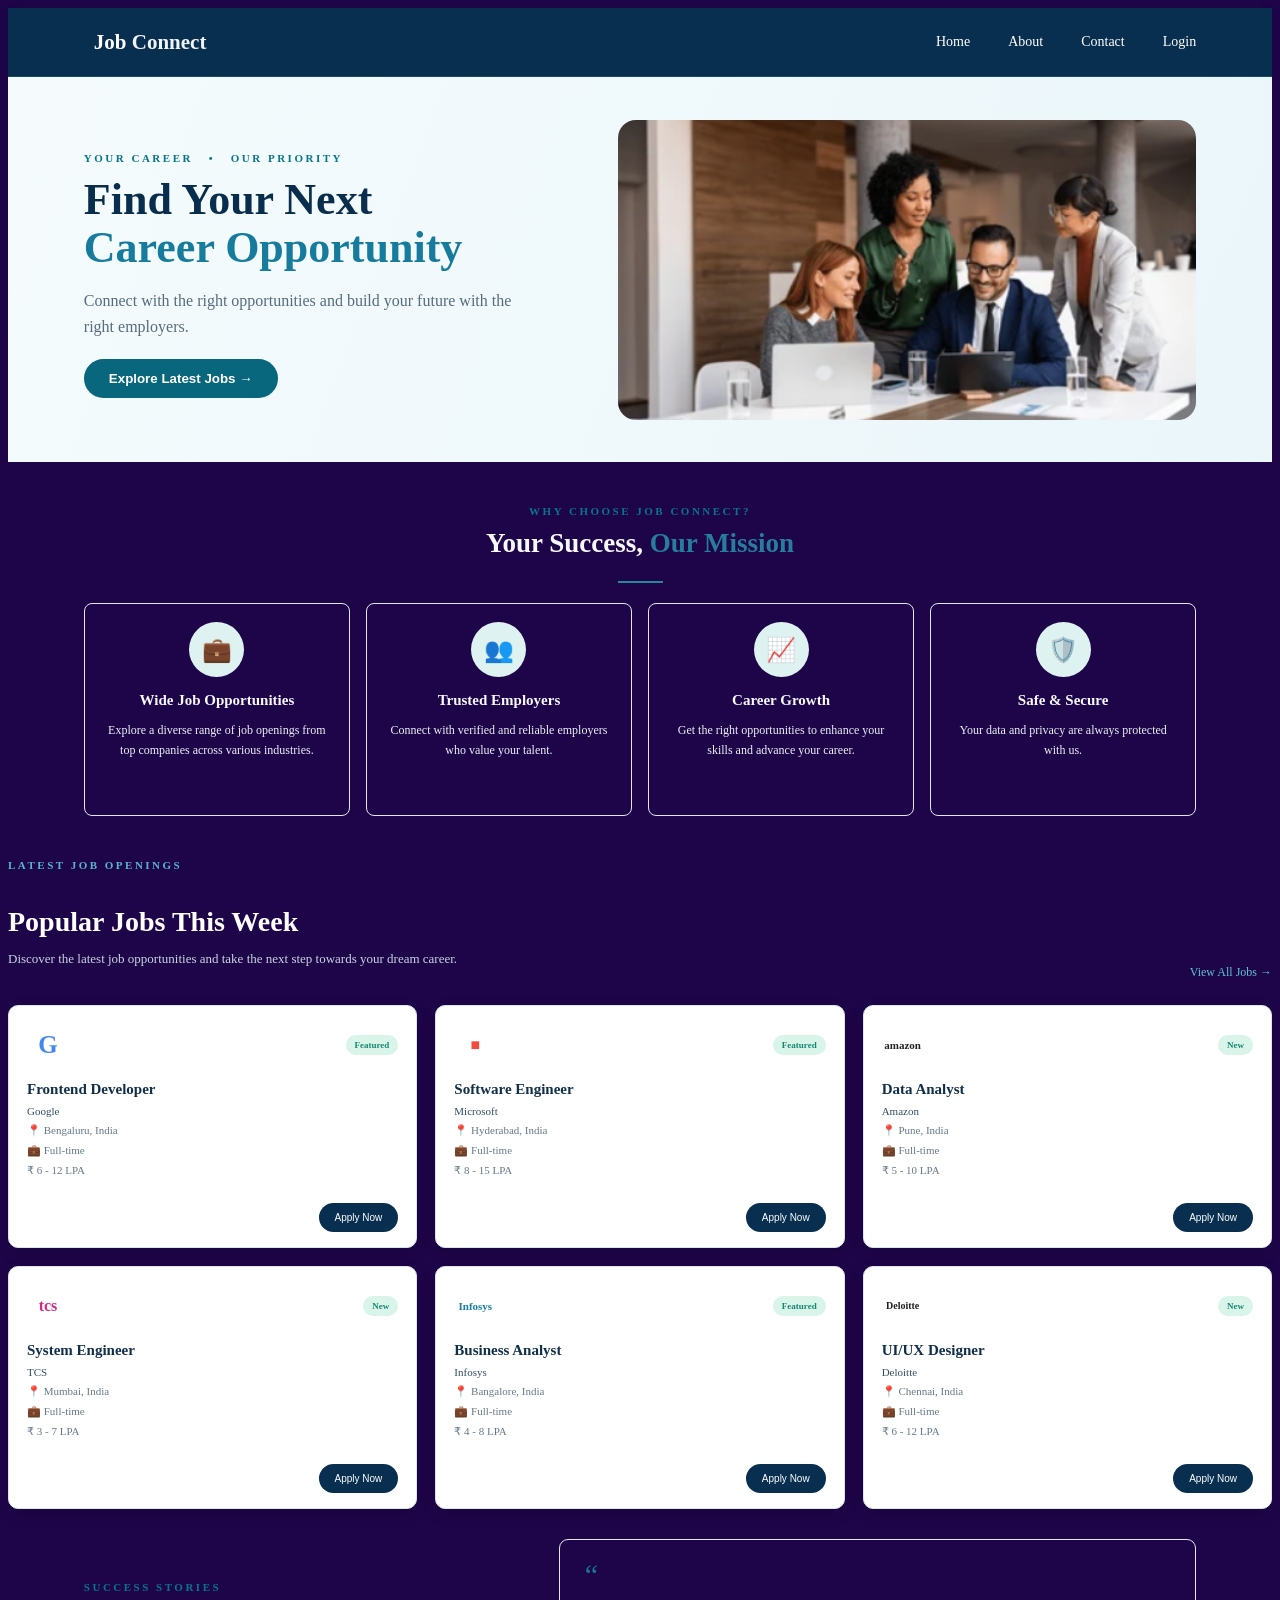
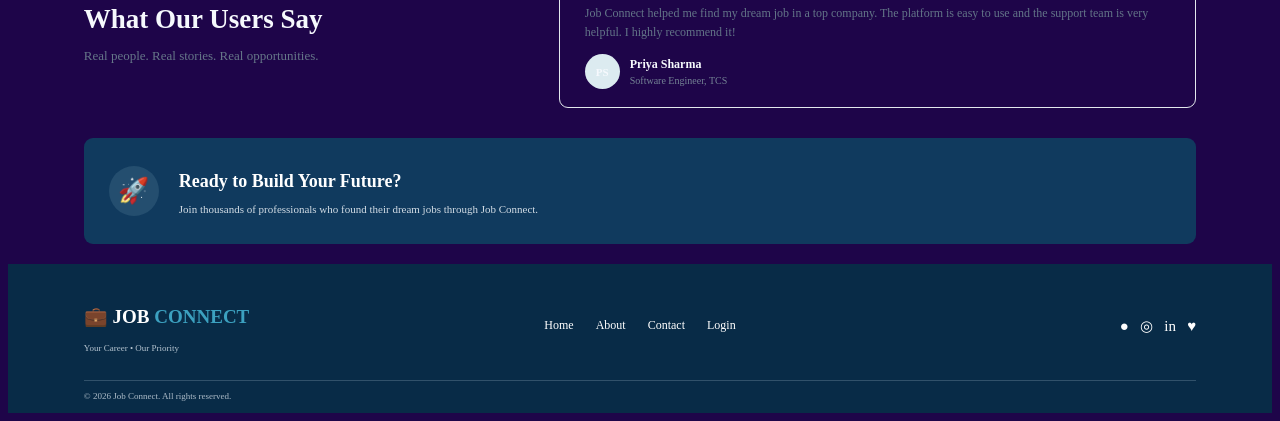
==== index.html @ e89bb88d "first commit" ====
<!DOCTYPE html>
<html lang="en">
<head>
    <meta charset="UTF-8">
    <meta name="viewport" content="width=device-width, initial-scale=1.0">

    <title>Job Connect</title>

    <link rel="stylesheet" href="css/index.css">
</head>

<body>

<!-- ================= NAVBAR ================= -->

<header class="navbar">

    <!-- Logo -->
    <div class="logo">
        <div class="logo-icon"></div>

        <div>
            <h2>Job <span>Connect</span></h2>
    
        </div>
    </div>


    <!-- Right Side Navigation -->
    <nav class="nav-menu">

        <a href="index.html" >Home</a>

        <a href="about.html">About</a>

        <a href="contact.html">Contact</a>

        <a href="login.html">Login</a>

    </nav>

</header>


<!-- ================= HERO ================= -->

<section class="hero">

    <div class="hero-content">

        <p class="small-title">
            YOUR CAREER &nbsp; • &nbsp; OUR PRIORITY
        </p>

        <h1>
            Find Your Next
            <span>Career Opportunity</span>
        </h1>

        <p class="description">
            Connect with the right opportunities and
            build your future with the right employers.
        </p>

        <button class="explore-btn" onclick="exploreJobs()">
            Explore Latest Jobs
            <span>→</span>
        </button>

    </div>


    <div class="hero-image">

        <img src="image/imge.jpeg.png" alt="Career Opportunity">

    </div>

</section>


<!-- ================= WHY CHOOSE ================= -->

<section class="why-section">

    <p class="section-small">
        WHY CHOOSE JOB CONNECT?
    </p>

    <h2>
        Your Success, <span>Our Mission</span>
    </h2>

    <div class="line"></div>


    <div class="features">

        <div class="feature-card">

            <div class="feature-icon">
                💼
            </div>

            <h3>Wide Job Opportunities</h3>

            <p>
                Explore a diverse range of job openings
                from top companies across various industries.
            </p>

        </div>


        <div class="feature-card">

            <div class="feature-icon">
                👥
            </div>

            <h3>Trusted Employers</h3>

            <p>
                Connect with verified and reliable employers
                who value your talent.
            </p>

        </div>


        <div class="feature-card">

            <div class="feature-icon">
                📈
            </div>

            <h3>Career Growth</h3>

            <p>
                Get the right opportunities to enhance
                your skills and advance your career.
            </p>

        </div>


        <div class="feature-card">

            <div class="feature-icon">
                🛡️
            </div>

            <h3>Safe & Secure</h3>

            <p>
                Your data and privacy are always
                protected with us.
            </p>

        </div>

    </div>

</section>


<!-- ================= JOBS ================= -->

<section class="jobs-section" id="jobs">

    <p class="section-small">
        LATEST JOB OPENINGS
    </p>

    <div class="jobs-heading">

        <div>
            <h2>Popular Jobs This Week</h2>

            <p>
                Discover the latest job opportunities and
                take the next step towards your dream career.
            </p>
        </div>

        <a href="jobs.html">
            View All Jobs →
        </a>

    </div>


    <div class="job-grid">


        <!-- JOB 1 -->

        <div class="job-card">

            <div class="company-row">
                <div class="company-logo google">G</div>

                <span>Featured</span>
            </div>

            <h3>Frontend Developer</h3>

            <p class="company">Google</p>

            <p>📍 Bengaluru, India</p>

            <p>💼 Full-time</p>

            <p>₹ 6 - 12 LPA</p>

            <button onclick="applyJob('Frontend Developer')">
                Apply Now
            </button>

        </div>


        <!-- JOB 2 -->

        <div class="job-card">

            <div class="company-row">
                <div class="company-logo microsoft">■</div>

                <span>Featured</span>
            </div>

            <h3>Software Engineer</h3>

            <p class="company">Microsoft</p>

            <p>📍 Hyderabad, India</p>

            <p>💼 Full-time</p>

            <p>₹ 8 - 15 LPA</p>

            <button onclick="applyJob('Software Engineer')">
                Apply Now
            </button>

        </div>


        <!-- JOB 3 -->

        <div class="job-card">

            <div class="company-row">
                <div class="company-logo amazon">amazon</div>

                <span>New</span>
            </div>

            <h3>Data Analyst</h3>

            <p class="company">Amazon</p>

            <p>📍 Pune, India</p>

            <p>💼 Full-time</p>

            <p>₹ 5 - 10 LPA</p>

            <button onclick="applyJob('Data Analyst')">
                Apply Now
            </button>

        </div>


        <!-- JOB 4 -->

        <div class="job-card">

            <div class="company-row">
                <div class="company-logo tcs">tcs</div>

                <span>New</span>
            </div>

            <h3>System Engineer</h3>

            <p class="company">TCS</p>

            <p>📍 Mumbai, India</p>

            <p>💼 Full-time</p>

            <p>₹ 3 - 7 LPA</p>

            <button onclick="applyJob('System Engineer')">
                Apply Now
            </button>

        </div>


        <!-- JOB 5 -->

        <div class="job-card">

            <div class="company-row">
                <div class="company-logo infosys">Infosys</div>

                <span>Featured</span>
            </div>

            <h3>Business Analyst</h3>

            <p class="company">Infosys</p>

            <p>📍 Bangalore, India</p>

            <p>💼 Full-time</p>

            <p>₹ 4 - 8 LPA</p>

            <button onclick="applyJob('Business Analyst')">
                Apply Now
            </button>

        </div>


        <!-- JOB 6 -->

        <div class="job-card">

            <div class="company-row">
                <div class="company-logo deloitte">Deloitte</div>

                <span>New</span>
            </div>

            <h3>UI/UX Designer</h3>

            <p class="company">Deloitte</p>

            <p>📍 Chennai, India</p>

            <p>💼 Full-time</p>

            <p>₹ 6 - 12 LPA</p>

            <button onclick="applyJob('UI/UX Designer')">
                Apply Now
            </button>

        </div>

    </div>

</section>


<!-- ================= SUCCESS STORIES ================= -->

<section class="stories">

    <div class="story-text">

        <p class="section-small">
            SUCCESS STORIES
        </p>

        <h2>What Our Users Say</h2>

        <p>
            Real people. Real stories. Real opportunities.
        </p>

    </div>


    <div class="testimonial">

        <div class="quote">“</div>

        <p id="reviewText">
            Job Connect helped me find my dream job
            in a top company. The platform is easy to use
            and the support team is very helpful.
            I highly recommend it!
        </p>

        <div class="user">

            <div class="avatar">PS</div>

            <div>
                <strong id="reviewName">
                    Priya Sharma
                </strong>

                <small id="reviewJob">
                    Software Engineer, TCS
                </small>
            </div>

        </div>

    </div>

</section>


<!-- ================= CTA ================= -->

<section class="cta">

    <div class="rocket">
        🚀
    </div>

    <div>
        <h2>Ready to Build Your Future?</h2>

        <p>
            Join thousands of professionals who found
            their dream jobs through Job Connect.
        </p>
    </div>

    

</section>


<!-- ================= FOOTER ================= -->

<footer>

    <div class="footer-logo">

        <h2>
            💼 JOB <span>CONNECT</span>
        </h2>

        <p>Your Career • Our Priority</p>

    </div>


    <div class="footer-links">

        <a href="index.html">Home</a>
        <a href="about.html">About</a>
        <a href="contact.html">Contact</a>
        <a href="login.html">Login</a>

    </div>


    <div class="social">
        ● &nbsp; ◎ &nbsp; in &nbsp; ♥️
    </div>


    <div class="copyright">
        © 2026 Job Connect. All rights reserved.
    </div>

</footer>


<script src="js/index.js"></script>

</body>
</html>
---- css/index.css ----
{
    margin: 0;
    padding: 0;
    box-sizing: border-box;
    font-family: Arial, Helvetica, sans-serif;
}

body {
    color: #f6f9fd;
    background: rgb(30, 5, 73);
}




/* ================= NAVBAR ================= */

.navbar {
    height: 68px;

    padding: 0 6%;

    display: flex;
    align-items: center;

    background: #082f50;

    border-bottom: 1px solid #17496b;

    box-shadow: 0 2px 8px rgba(0,0,0,0.12);
}


/* Logo */

.logo {
    display: flex;
    align-items: center;
    gap: 10px;
}

.logo-icon {
    font-size: 30px;
}

.logo h2 {
    font-size: 21px;
    color: white;
}

.logo h2 span {
    color: #f0f4f6;
}

.logo small {
    display: block;
    color: #c5d5df;
    font-size: 9px;
    margin-top: 2px;
}


/* NAVBAR RIGHT SIDE */

.nav-menu {
    margin-left: auto;

    display: flex;
    align-items: center;

    gap: 38px;
}


.nav-menu a {
    position: relative;

    text-decoration: none;

    color: white;

    font-size: 14px;

    padding: 25px 0;

    transition: 0.3s;
}


/* Hover */

.nav-menu a:hover {
    color: #5bc0dc;
}


/* Active Home */

.nav-menu a.active {
    color: white;
}


/* Active underline */

.nav-menu a.active::after {
    content: "";

    position: absolute;

    left: 0;
    right: 0;

    bottom: 14px;

    height: 2px;

    background: #4db3cc;
}



/* ================= HERO ================= */

.hero {

    min-height: 315px;

    padding: 35px 6%;

    display: flex;

    align-items: center;

    background: linear-gradient(
        110deg,
        #f5fbfd,
        #eaf6fa
    );
}


.hero-content {
    width: 48%;
}


.small-title,
.section-small {
    color: #08758a;

    font-size: 11px;

    letter-spacing: 2.5px;

    font-weight: bold;
}


.hero h1 {
    font-size: 44px;

    line-height: 1.1;

    margin: 12px 0;

    color: #092d4d;
}


.hero h1 span {
    display: block;

    color: #167b9d;
}


.description {
    color: #566c7e;

    max-width: 450px;

    line-height: 1.6;

    margin-bottom: 20px;
}


.explore-btn {
    border: none;

    background: #08677c;

    color: white;

    padding: 12px 25px;

    border-radius: 25px;

    font-weight: bold;

    cursor: pointer;
}


.explore-btn:hover {
    background: #064e60;
}


/* Hero image */

.hero-image {
    width: 52%;

    height: 300px;

    position: relative;

    overflow: hidden;

    border-radius: 18px;
}


.hero-image img {
    width: 100%;

    height: 100%;

    object-fit: cover;
}


.career-card {
    position: absolute;

    right: 20px;

    background: white;

    padding: 11px 17px;

    border-radius: 8px;

    box-shadow: 0 4px 15px rgba(0,0,0,0.12);

    font-size: 12px;

    font-weight: bold;
}


.card1 {
    top: 45px;
}

.card2 {
    top: 105px;
}

.card3 {
    top: 165px;
}



/* ================= WHY ================= */

.why-section {

    padding: 32px 6%;

    text-align: center;
}


.why-section h2 {

    font-size: 27px;

    margin-top: 7px;
}


.why-section h2 span {

    color: #277e9c;
}


.line {

    width: 45px;

    height: 2px;

    background: #278998;

    margin: 10px auto 20px;
}


.features {

    display: grid;

    grid-template-columns: repeat(4,1fr);

    gap: 16px;
}


.feature-card {

    border: 1px solid #e0e8ec;

    border-radius: 8px;

    padding: 18px;

    min-height: 175px;

    transition: .3s;
}


.feature-card:hover {

    transform: translateY(-5px);

    box-shadow: 0 8px 20px rgba(0,0,0,.08);
}


.feature-icon {

    width: 55px;

    height: 55px;

    border-radius: 50%;

    background: #def3f1;

    display: grid;

    place-items: center;

    margin: auto auto 10px;

    font-size: 24px;
}


.feature-card h3 {

    font-size: 15px;

    margin-bottom: 8px;
}


.feature-card p {

    color: #ebf1f6;

    font-size: 12px;

    line-height: 1.6;
}



/
/* ================= JOBS SECTION ================= */

.jobs-section {
    background: #082f50;
    padding: 40px 6%;
}


/* Section title */

.jobs-section .section-small {
    color: #58b6ce;
    font-size: 11px;
    letter-spacing: 2.5px;
    font-weight: bold;
}


/* Heading */

.jobs-heading {
    display: flex;
    justify-content: space-between;
    align-items: end;
    margin: 10px 0 25px;
}


.jobs-heading h2 {
    color: white;
    font-size: 28px;
    margin-bottom: 7px;
}


.jobs-heading p {
    color: #c7d6df;
    font-size: 13px;
}


.jobs-heading a {
    color: #61c2d5;
    font-size: 12px;
    text-decoration: none;
}


.jobs-heading a:hover {
    color: white;
}


/* ================= JOB CARDS ================= */

.job-grid {
    display: grid;

    grid-template-columns: repeat(3, 1fr);

    gap: 18px;
}


.job-card {
    background: white;

    border: 1px solid #dce5ea;

    border-radius: 10px;

    padding: 18px;

    min-height: 205px;

    position: relative;

    box-shadow: 0 5px 15px rgba(0,0,0,0.15);

    transition: 0.3s;
}


.job-card:hover {
    transform: translateY(-5px);

    box-shadow: 0 10px 25px rgba(0,0,0,0.25);
}


/* Company row */

.company-row {
    display: flex;

    justify-content: space-between;

    align-items: center;

    margin-bottom: 10px;
}


/* Company logo */

.company-logo {
    width: 42px;
    height: 42px;

    display: flex;
    align-items: center;
    justify-content: center;

    font-weight: bold;

    border-radius: 7px;
}


.google {
    color: #4285f4;
    font-size: 25px;
}

.microsoft {
    color: #f04b3e;
}

.amazon {
    color: #222;
    font-size: 11px;
}

.tcs {
    color: #d52c83;
}

.infosys {
    color: #167ea5;
    font-size: 11px;
}

.deloitte {
    color: #222;
    font-size: 10px;
}


/* Featured / New */

.company-row span {
    background: #d9f4e9;

    color: #13886f;

    padding: 5px 9px;

    border-radius: 12px;

    font-size: 9px;

    font-weight: 600;
}


/* Job title */

.job-card h3 {
    color: #102f4b;

    font-size: 15px;

    margin-bottom: 4px;
}


/* Company name */

.job-card .company {
    color: #304d64;

    font-weight: 500;
}


/* Job information */

.job-card p {
    color: #66798a;

    font-size: 11px;

    margin: 7px 0;
}


/* Apply button */

.job-card button {
    position: absolute;

    right: 18px;

    bottom: 15px;

    border: none;

    background: #082f50;

    color: white;

    padding: 9px 16px;

    border-radius: 20px;

    font-size: 10px;

    cursor: pointer;

    transition: 0.3s;
}


.job-card button:hover {
    background: #087c91;
}

/* ================= STORIES ================= */

.stories {

    padding: 30px 6%;

    display: grid;

    grid-template-columns: 40% 1fr;

    gap: 30px;

    align-items: center;
}


.story-text h2 {

    font-size: 27px;

    margin: 8px 0;
}


.story-text > p:last-child {

    color: #667789;

    font-size: 13px;
}


.testimonial {

    border: 1px solid #e2e8ec;

    border-radius: 9px;

    padding: 18px 25px;
}


.quote {

    font-size: 30px;

    color: #17768d;
}


.testimonial p {

    color: #637588;

    font-size: 12px;

    line-height: 1.6;
}


.user {

    display: flex;

    align-items: center;

    gap: 10px;

    margin-top: 12px;
}


.avatar {

    width: 35px;

    height: 35px;

    border-radius: 50%;

    background: #dcebf0;

    display: grid;

    place-items: center;

    font-size: 11px;

    font-weight: bold;
}


.user strong,
.user small {

    display: block;
}


.user strong {

    font-size: 12px;
}


.user small {

    color: #758495;

    font-size: 10px;

    margin-top: 3px;
}



/* ================= CTA ================= */

.cta {

    margin: 0 6% 20px;

    background: #103a5e;

    color: white;

    border-radius: 9px;

    padding: 18px 25px;

    display: flex;

    align-items: center;

    gap: 20px;
}


.rocket {

    width: 50px;

    height: 50px;

    border-radius: 50%;

    background: #244e6f;

    display: grid;

    place-items: center;

    font-size: 25px;
}


.cta h2 {

    font-size: 18px;

    margin-bottom: 5px;
}


.cta p {

    font-size: 11px;

    color: #d2dce5;
}


.cta a {

    margin-left: auto;

    background: white;

    color: #08758a;

    text-decoration: none;

    padding: 11px 20px;

    border-radius: 22px;

    font-size: 12px;

    font-weight: bold;
}



/* ================= FOOTER ================= */

footer {

    background: #082b47;

    color: white;

    padding: 25px 6% 12px;

    display: grid;

    grid-template-columns: 1fr 1fr 1fr;

    align-items: center;
}


.footer-logo h2 {

    font-size: 19px;
}


.footer-logo h2 span {

    color: #3ca1c0;
}


.footer-logo p {

    font-size: 9px;

    color: #b4c3cf;

    margin-top: 4px;
}


.footer-links {

    display: flex;

    justify-content: center;

    gap: 22px;
}


.footer-links a {

    color: white;

    text-decoration: none;

    font-size: 12px;
}


.social {

    text-align: right;

    font-size: 15px;
}


.copyright {

    grid-column: 1 / -1;

    border-top: 1px solid #31516a;

    margin-top: 18px;

    padding-top: 10px;

    display: flex;

    justify-content: space-between;

    color: #aebdc9;

    font-size: 9px;
}



/* ================= RESPONSIVE ================= */

@media(max-width:900px) {

    .navbar {
        padding: 0 4%;
    }

    .nav-menu {
        gap: 20px;
    }

    .hero {
        flex-direction: column;
    }

    .hero-content,
    .hero-image {
        width: 100%;
    }

    .features {
        grid-template-columns: repeat(2,1fr);
    }

    .job-grid {
        grid-template-columns: repeat(2,1fr);
    }

}


@media(max-width:600px) {

    .navbar {
        height: auto;

        padding: 15px;

        flex-wrap: wrap;
    }

    .nav-menu {
        width: 100%;

        justify-content: flex-end;

        gap: 20px;

        margin-top: 10px;
    }

    .nav-menu a {
        padding: 8px 0;
    }

    .nav-menu a.active::after {
        bottom: 0;
    }

    .hero h1 {
        font-size: 34px;
    }

    .features,
    .job-grid {
        grid-template-columns: 1fr;
    }

    .jobs-heading {
        flex-direction: column;

        align-items: flex-start;

        gap: 10px;
    }

    .stories {
        grid-template-columns: 1fr;
    }

    .cta {
        flex-wrap: wrap;
    }

    .cta a {
        margin-left: 0;
    }

    footer {
        grid-template-columns: 1fr;

        text-align: center;

        gap: 15px;
    }

    .footer-links {
        justify-content: center;
    }

    .social {
        text-align: center;
    }

    .copyright {
        display: block;

        line-height: 2;
    }
}
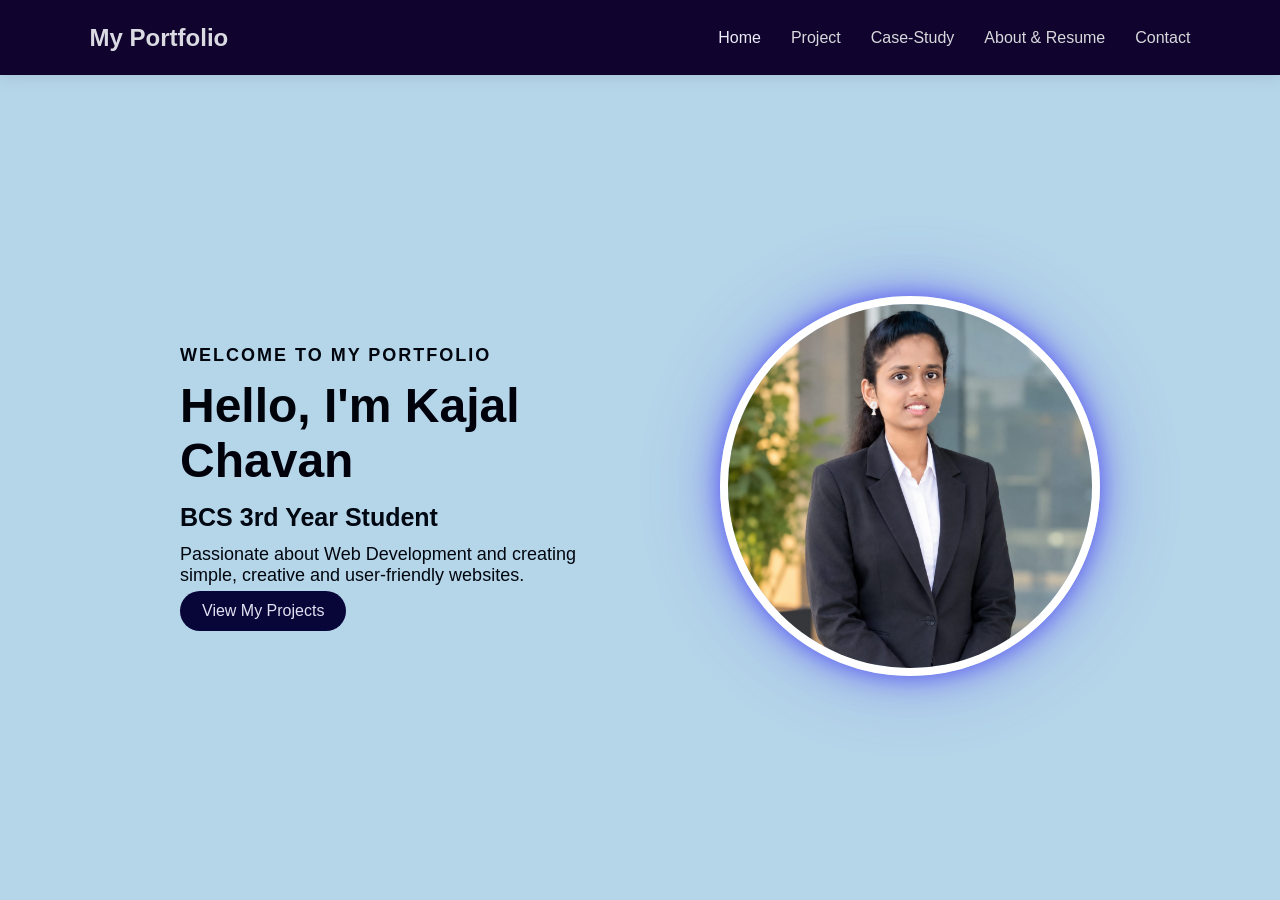
==== commit e90f24f3: "first commit" ====
--- a/index.html
+++ b/index.html
@@ -3,473 +3,48 @@
 <head>
     <meta charset="UTF-8">
     <meta name="viewport" content="width=device-width, initial-scale=1.0">
-
-    <title>Job Connect</title>
+    <title>My Portfolio</title>
 
     <link rel="stylesheet" href="css/index.css">
 </head>
 
 <body>
 
-<!-- ================= NAVBAR ================= -->
+    
+    <nav class="navbar">
+        <h2 class="logo">My Portfolio</h2>
 
-<header class="navbar">
+        <ul>
+            <li><a href="index.html" class="active">Home</a></li>
+            <li><a href="project.html">Project</a></li>
+            <li><a href="case-study.html">Case-Study</a></li>
+            <li><a href="about&resume.html">About & Resume</a></li>
+            <li><a href="contact.html">Contact</a></li>
+        </ul>
+    </nav>
 
-    <!-- Logo -->
-    <div class="logo">
-        <div class="logo-icon"></div>
+    <section class="home">
 
-        <div>
-            <h2>Job <span>Connect</span></h2>
-    
-        </div>
+    <div class="home-content">
+        <p class="welcome">WELCOME TO MY PORTFOLIO</p>
+
+        <h1>Hello, I'm <span>Kajal Chavan</span></h1>
+
+        <h3>BCS 3rd Year Student</h3>
+
+        <p>
+            Passionate about Web Development and creating
+            simple, creative and user-friendly websites.
+        </p>
+
+        <a href="project.html" class="btn">View My Projects</a>
     </div>
 
-
-    <!-- Right Side Navigation -->
-    <nav class="nav-menu">
-
-        <a href="index.html" >Home</a>
-
-        <a href="about.html">About</a>
-
-        <a href="contact.html">Contact</a>
-
-        <a href="login.html">Login</a>
-
-    </nav>
-
-</header>
-
-
-<!-- ================= HERO ================= -->
-
-<section class="hero">
-
-    <div class="hero-content">
-
-        <p class="small-title">
-            YOUR CAREER &nbsp; • &nbsp; OUR PRIORITY
-        </p>
-
-        <h1>
-            Find Your Next
-            <span>Career Opportunity</span>
-        </h1>
-
-        <p class="description">
-            Connect with the right opportunities and
-            build your future with the right employers.
-        </p>
-
-        <button class="explore-btn" onclick="exploreJobs()">
-            Explore Latest Jobs
-            <span>→</span>
-        </button>
-
-    </div>
-
-
-    <div class="hero-image">
-
-        <img src="image/imge.jpeg.png" alt="Career Opportunity">
-
-    </div>
-
-</section>
-
-
-<!-- ================= WHY CHOOSE ================= -->
-
-<section class="why-section">
-
-    <p class="section-small">
-        WHY CHOOSE JOB CONNECT?
-    </p>
-
-    <h2>
-        Your Success, <span>Our Mission</span>
-    </h2>
-
-    <div class="line"></div>
-
-
-    <div class="features">
-
-        <div class="feature-card">
-
-            <div class="feature-icon">
-                💼
-            </div>
-
-            <h3>Wide Job Opportunities</h3>
-
-            <p>
-                Explore a diverse range of job openings
-                from top companies across various industries.
-            </p>
-
+        <div class="home-image">
+            <img src="images/img1.jpeg" alt="My Photo">
         </div>
 
-
-        <div class="feature-card">
-
-            <div class="feature-icon">
-                👥
-            </div>
-
-            <h3>Trusted Employers</h3>
-
-            <p>
-                Connect with verified and reliable employers
-                who value your talent.
-            </p>
-
-        </div>
-
-
-        <div class="feature-card">
-
-            <div class="feature-icon">
-                📈
-            </div>
-
-            <h3>Career Growth</h3>
-
-            <p>
-                Get the right opportunities to enhance
-                your skills and advance your career.
-            </p>
-
-        </div>
-
-
-        <div class="feature-card">
-
-            <div class="feature-icon">
-                🛡️
-            </div>
-
-            <h3>Safe & Secure</h3>
-
-            <p>
-                Your data and privacy are always
-                protected with us.
-            </p>
-
-        </div>
-
-    </div>
-
-</section>
-
-
-<!-- ================= JOBS ================= -->
-
-<section class="jobs-section" id="jobs">
-
-    <p class="section-small">
-        LATEST JOB OPENINGS
-    </p>
-
-    <div class="jobs-heading">
-
-        <div>
-            <h2>Popular Jobs This Week</h2>
-
-            <p>
-                Discover the latest job opportunities and
-                take the next step towards your dream career.
-            </p>
-        </div>
-
-        <a href="jobs.html">
-            View All Jobs →
-        </a>
-
-    </div>
-
-
-    <div class="job-grid">
-
-
-        <!-- JOB 1 -->
-
-        <div class="job-card">
-
-            <div class="company-row">
-                <div class="company-logo google">G</div>
-
-                <span>Featured</span>
-            </div>
-
-            <h3>Frontend Developer</h3>
-
-            <p class="company">Google</p>
-
-            <p>📍 Bengaluru, India</p>
-
-            <p>💼 Full-time</p>
-
-            <p>₹ 6 - 12 LPA</p>
-
-            <button onclick="applyJob('Frontend Developer')">
-                Apply Now
-            </button>
-
-        </div>
-
-
-        <!-- JOB 2 -->
-
-        <div class="job-card">
-
-            <div class="company-row">
-                <div class="company-logo microsoft">■</div>
-
-                <span>Featured</span>
-            </div>
-
-            <h3>Software Engineer</h3>
-
-            <p class="company">Microsoft</p>
-
-            <p>📍 Hyderabad, India</p>
-
-            <p>💼 Full-time</p>
-
-            <p>₹ 8 - 15 LPA</p>
-
-            <button onclick="applyJob('Software Engineer')">
-                Apply Now
-            </button>
-
-        </div>
-
-
-        <!-- JOB 3 -->
-
-        <div class="job-card">
-
-            <div class="company-row">
-                <div class="company-logo amazon">amazon</div>
-
-                <span>New</span>
-            </div>
-
-            <h3>Data Analyst</h3>
-
-            <p class="company">Amazon</p>
-
-            <p>📍 Pune, India</p>
-
-            <p>💼 Full-time</p>
-
-            <p>₹ 5 - 10 LPA</p>
-
-            <button onclick="applyJob('Data Analyst')">
-                Apply Now
-            </button>
-
-        </div>
-
-
-        <!-- JOB 4 -->
-
-        <div class="job-card">
-
-            <div class="company-row">
-                <div class="company-logo tcs">tcs</div>
-
-                <span>New</span>
-            </div>
-
-            <h3>System Engineer</h3>
-
-            <p class="company">TCS</p>
-
-            <p>📍 Mumbai, India</p>
-
-            <p>💼 Full-time</p>
-
-            <p>₹ 3 - 7 LPA</p>
-
-            <button onclick="applyJob('System Engineer')">
-                Apply Now
-            </button>
-
-        </div>
-
-
-        <!-- JOB 5 -->
-
-        <div class="job-card">
-
-            <div class="company-row">
-                <div class="company-logo infosys">Infosys</div>
-
-                <span>Featured</span>
-            </div>
-
-            <h3>Business Analyst</h3>
-
-            <p class="company">Infosys</p>
-
-            <p>📍 Bangalore, India</p>
-
-            <p>💼 Full-time</p>
-
-            <p>₹ 4 - 8 LPA</p>
-
-            <button onclick="applyJob('Business Analyst')">
-                Apply Now
-            </button>
-
-        </div>
-
-
-        <!-- JOB 6 -->
-
-        <div class="job-card">
-
-            <div class="company-row">
-                <div class="company-logo deloitte">Deloitte</div>
-
-                <span>New</span>
-            </div>
-
-            <h3>UI/UX Designer</h3>
-
-            <p class="company">Deloitte</p>
-
-            <p>📍 Chennai, India</p>
-
-            <p>💼 Full-time</p>
-
-            <p>₹ 6 - 12 LPA</p>
-
-            <button onclick="applyJob('UI/UX Designer')">
-                Apply Now
-            </button>
-
-        </div>
-
-    </div>
-
-</section>
-
-
-<!-- ================= SUCCESS STORIES ================= -->
-
-<section class="stories">
-
-    <div class="story-text">
-
-        <p class="section-small">
-            SUCCESS STORIES
-        </p>
-
-        <h2>What Our Users Say</h2>
-
-        <p>
-            Real people. Real stories. Real opportunities.
-        </p>
-
-    </div>
-
-
-    <div class="testimonial">
-
-        <div class="quote">“</div>
-
-        <p id="reviewText">
-            Job Connect helped me find my dream job
-            in a top company. The platform is easy to use
-            and the support team is very helpful.
-            I highly recommend it!
-        </p>
-
-        <div class="user">
-
-            <div class="avatar">PS</div>
-
-            <div>
-                <strong id="reviewName">
-                    Priya Sharma
-                </strong>
-
-                <small id="reviewJob">
-                    Software Engineer, TCS
-                </small>
-            </div>
-
-        </div>
-
-    </div>
-
-</section>
-
-
-<!-- ================= CTA ================= -->
-
-<section class="cta">
-
-    <div class="rocket">
-        🚀
-    </div>
-
-    <div>
-        <h2>Ready to Build Your Future?</h2>
-
-        <p>
-            Join thousands of professionals who found
-            their dream jobs through Job Connect.
-        </p>
-    </div>
-
-    
-
-</section>
-
-
-<!-- ================= FOOTER ================= -->
-
-<footer>
-
-    <div class="footer-logo">
-
-        <h2>
-            💼 JOB <span>CONNECT</span>
-        </h2>
-
-        <p>Your Career • Our Priority</p>
-
-    </div>
-
-
-    <div class="footer-links">
-
-        <a href="index.html">Home</a>
-        <a href="about.html">About</a>
-        <a href="contact.html">Contact</a>
-        <a href="login.html">Login</a>
-
-    </div>
-
-
-    <div class="social">
-        ● &nbsp; ◎ &nbsp; in &nbsp; ♥️
-    </div>
-
-
-    <div class="copyright">
-        © 2026 Job Connect. All rights reserved.
-    </div>
-
-</footer>
-
-
-<script src="js/index.js"></script>
+    </section>
 
 </body>
 </html>
--- a/css/index.css
+++ b/css/index.css
@@ -1,995 +1,153 @@
-  {
+* {
     margin: 0;
     padding: 0;
     box-sizing: border-box;
-    font-family: Arial, Helvetica, sans-serif;
 }
 
 body {
-    color: #f6f9fd;
-    background: rgb(30, 5, 73);
+    font-family: Arial, sans-serif;
+    background: linear-gradient(135deg, #b5d5e9, #b5d5e9);
+    color: #00040a;
 }
 
-
-
-
-/* ================= NAVBAR ================= */
-
+/* Navbar */
 .navbar {
-    height: 68px;
-
-    padding: 0 6%;
-
+    height: 75px;
     display: flex;
     align-items: center;
-
-    background: #082f50;
-
-    border-bottom: 1px solid #17496b;
-
-    box-shadow: 0 2px 8px rgba(0,0,0,0.12);
+    justify-content: space-between;
+    padding: 0 7%;
+    background: rgb(16, 3, 46);
+    box-shadow: 0 3px 15px rgba(0,0,0,0.08);
 }
 
+.logo {
+    font-size: 24px;
+    color: #dadae2;
+}
 
-/* Logo */
+.navbar ul {
+    display: flex;
+    list-style: none;
+    gap: 30px;
+}
 
-.logo {
+.navbar a {
+    text-decoration: none;
+    color: #d8d9dc;
+    font-size: 16px;
+    font-weight: 500;
+}
+
+.navbar a:hover,
+.navbar a.active {
+    color: #ebebf8;
+}
+
+/* Home */
+.home {
+    min-height: calc(100vh - 75px);
     display: flex;
     align-items: center;
-    gap: 10px;
+    justify-content: center;
+    gap: 90px;
+    padding: 40px 8%;
 }
 
-.logo-icon {
-    font-size: 30px;
+.home-content {
+    max-width: 450px;
 }
 
-.logo h2 {
-    font-size: 21px;
-    color: white;
+.home-content h1 {
+    font-size: 48px;
+    margin-bottom: 15px;
 }
 
-.logo h2 span {
-    color: #f0f4f6;
+.home-content h1 span {
+    color: #01010c;
 }
 
-.logo small {
-    display: block;
-    color: #c5d5df;
-    font-size: 9px;
-    margin-top: 2px;
+.home-content h3 {
+    font-size: 25px;
+    color: #010812;
+    margin-bottom: 12px;
 }
 
-
-/* NAVBAR RIGHT SIDE */
-
-.nav-menu {
-    margin-left: auto;
-
-    display: flex;
-    align-items: center;
-
-    gap: 38px;
+.home-content p {
+    font-size: 18px;
+    color: #01060e;
+}
+.welcome {
+    color: #01010c;
+    font-size: 14px;
+    font-weight: bold;
+    letter-spacing: 2px;
+    margin-bottom: 12px;
 }
 
-
-.nav-menu a {
-    position: relative;
-
+.btn {
+    display: inline-block;
+    padding: 11px 22px;
+    background: #080539;
+    color: rgb(225, 225, 241);
     text-decoration: none;
-
-    color: white;
-
-    font-size: 14px;
-
-    padding: 25px 0;
-
+    border-radius: 25px;
+    margin-top: 5px;
     transition: 0.3s;
 }
 
-
-/* Hover */
-
-.nav-menu a:hover {
-    color: #5bc0dc;
+.btn:hover {
+    background: #0e0957;
+    transform: translateY(-2px);
 }
 
+.home-image img {
+    width: 380px;
+    height: 380px;
+    object-fit: cover;
+    border-radius: 50%;
+    border: 8px solid white;
 
-/* Active Home */
+    box-shadow:
+        0 0 20px #6366f1,
+        0 0 45px rgba(99, 102, 241, 0.6),
+        0 0 80px rgba(99, 102, 241, 0.3);
 
-.nav-menu a.active {
-    color: white;
+    transition: 0.4s ease;
 }
 
-
-/* Active underline */
-
-.nav-menu a.active::after {
-    content: "";
-
-    position: absolute;
-
-    left: 0;
-    right: 0;
-
-    bottom: 14px;
-
-    height: 2px;
-
-    background: #4db3cc;
+.home-image img:hover {
+    transform: scale(1.05);
 }
 
-
-
-/* ================= HERO ================= */
-
-.hero {
-
-    min-height: 315px;
-
-    padding: 35px 6%;
-
-    display: flex;
-
-    align-items: center;
-
-    background: linear-gradient(
-        110deg,
-        #f5fbfd,
-        #eaf6fa
-    );
-}
-
-
-.hero-content {
-    width: 48%;
-}
-
-
-.small-title,
-.section-small {
-    color: #08758a;
-
-    font-size: 11px;
-
-    letter-spacing: 2.5px;
-
-    font-weight: bold;
-}
-
-
-.hero h1 {
-    font-size: 44px;
-
-    line-height: 1.1;
-
-    margin: 12px 0;
-
-    color: #092d4d;
-}
-
-
-.hero h1 span {
-    display: block;
-
-    color: #167b9d;
-}
-
-
-.description {
-    color: #566c7e;
-
-    max-width: 450px;
-
-    line-height: 1.6;
-
-    margin-bottom: 20px;
-}
-
-
-.explore-btn {
-    border: none;
-
-    background: #08677c;
-
-    color: white;
-
-    padding: 12px 25px;
-
-    border-radius: 25px;
-
-    font-weight: bold;
-
-    cursor: pointer;
-}
-
-
-.explore-btn:hover {
-    background: #064e60;
-}
-
-
-/* Hero image */
-
-.hero-image {
-    width: 52%;
-
-    height: 300px;
-
-    position: relative;
-
-    overflow: hidden;
-
-    border-radius: 18px;
-}
-
-
-.hero-image img {
-    width: 100%;
-
-    height: 100%;
-
-    object-fit: cover;
-}
-
-
-.career-card {
-    position: absolute;
-
-    right: 20px;
-
-    background: white;
-
-    padding: 11px 17px;
-
-    border-radius: 8px;
-
-    box-shadow: 0 4px 15px rgba(0,0,0,0.12);
-
-    font-size: 12px;
-
-    font-weight: bold;
-}
-
-
-.card1 {
-    top: 45px;
-}
-
-.card2 {
-    top: 105px;
-}
-
-.card3 {
-    top: 165px;
-}
-
-
-
-/* ================= WHY ================= */
-
-.why-section {
-
-    padding: 32px 6%;
-
-    text-align: center;
-}
-
-
-.why-section h2 {
-
-    font-size: 27px;
-
-    margin-top: 7px;
-}
-
-
-.why-section h2 span {
-
-    color: #277e9c;
-}
-
-
-.line {
-
-    width: 45px;
-
-    height: 2px;
-
-    background: #278998;
-
-    margin: 10px auto 20px;
-}
-
-
-.features {
-
-    display: grid;
-
-    grid-template-columns: repeat(4,1fr);
-
-    gap: 16px;
-}
-
-
-.feature-card {
-
-    border: 1px solid #e0e8ec;
-
-    border-radius: 8px;
-
-    padding: 18px;
-
-    min-height: 175px;
-
-    transition: .3s;
-}
-
-
-.feature-card:hover {
-
-    transform: translateY(-5px);
-
-    box-shadow: 0 8px 20px rgba(0,0,0,.08);
-}
-
-
-.feature-icon {
-
-    width: 55px;
-
-    height: 55px;
-
-    border-radius: 50%;
-
-    background: #def3f1;
-
-    display: grid;
-
-    place-items: center;
-
-    margin: auto auto 10px;
-
-    font-size: 24px;
-}
-
-
-.feature-card h3 {
-
-    font-size: 15px;
-
-    margin-bottom: 8px;
-}
-
-
-.feature-card p {
-
-    color: #ebf1f6;
-
-    font-size: 12px;
-
-    line-height: 1.6;
-}
-
-
-
-/
-/* ================= JOBS SECTION ================= */
-
-.jobs-section {
-    background: #082f50;
-    padding: 40px 6%;
-}
-
-
-/* Section title */
-
-.jobs-section .section-small {
-    color: #58b6ce;
-    font-size: 11px;
-    letter-spacing: 2.5px;
-    font-weight: bold;
-}
-
-
-/* Heading */
-
-.jobs-heading {
-    display: flex;
-    justify-content: space-between;
-    align-items: end;
-    margin: 10px 0 25px;
-}
-
-
-.jobs-heading h2 {
-    color: white;
-    font-size: 28px;
-    margin-bottom: 7px;
-}
-
-
-.jobs-heading p {
-    color: #c7d6df;
-    font-size: 13px;
-}
-
-
-.jobs-heading a {
-    color: #61c2d5;
-    font-size: 12px;
-    text-decoration: none;
-}
-
-
-.jobs-heading a:hover {
-    color: white;
-}
-
-
-/* ================= JOB CARDS ================= */
-
-.job-grid {
-    display: grid;
-
-    grid-template-columns: repeat(3, 1fr);
-
-    gap: 18px;
-}
-
-
-.job-card {
-    background: white;
-
-    border: 1px solid #dce5ea;
-
-    border-radius: 10px;
-
-    padding: 18px;
-
-    min-height: 205px;
-
-    position: relative;
-
-    box-shadow: 0 5px 15px rgba(0,0,0,0.15);
-
-    transition: 0.3s;
-}
-
-
-.job-card:hover {
-    transform: translateY(-5px);
-
-    box-shadow: 0 10px 25px rgba(0,0,0,0.25);
-}
-
-
-/* Company row */
-
-.company-row {
-    display: flex;
-
-    justify-content: space-between;
-
-    align-items: center;
-
-    margin-bottom: 10px;
-}
-
-
-/* Company logo */
-
-.company-logo {
-    width: 42px;
-    height: 42px;
-
-    display: flex;
-    align-items: center;
-    justify-content: center;
-
-    font-weight: bold;
-
-    border-radius: 7px;
-}
-
-
-.google {
-    color: #4285f4;
-    font-size: 25px;
-}
-
-.microsoft {
-    color: #f04b3e;
-}
-
-.amazon {
-    color: #222;
-    font-size: 11px;
-}
-
-.tcs {
-    color: #d52c83;
-}
-
-.infosys {
-    color: #167ea5;
-    font-size: 11px;
-}
-
-.deloitte {
-    color: #222;
-    font-size: 10px;
-}
-
-
-/* Featured / New */
-
-.company-row span {
-    background: #d9f4e9;
-
-    color: #13886f;
-
-    padding: 5px 9px;
-
-    border-radius: 12px;
-
-    font-size: 9px;
-
-    font-weight: 600;
-}
-
-
-/* Job title */
-
-.job-card h3 {
-    color: #102f4b;
-
-    font-size: 15px;
-
-    margin-bottom: 4px;
-}
-
-
-/* Company name */
-
-.job-card .company {
-    color: #304d64;
-
-    font-weight: 500;
-}
-
-
-/* Job information */
-
-.job-card p {
-    color: #66798a;
-
-    font-size: 11px;
-
-    margin: 7px 0;
-}
-
-
-/* Apply button */
-
-.job-card button {
-    position: absolute;
-
-    right: 18px;
-
-    bottom: 15px;
-
-    border: none;
-
-    background: #082f50;
-
-    color: white;
-
-    padding: 9px 16px;
-
-    border-radius: 20px;
-
-    font-size: 10px;
-
-    cursor: pointer;
-
-    transition: 0.3s;
-}
-
-
-.job-card button:hover {
-    background: #087c91;
-}
-
-/* ================= STORIES ================= */
-
-.stories {
-
-    padding: 30px 6%;
-
-    display: grid;
-
-    grid-template-columns: 40% 1fr;
-
-    gap: 30px;
-
-    align-items: center;
-}
-
-
-.story-text h2 {
-
-    font-size: 27px;
-
-    margin: 8px 0;
-}
-
-
-.story-text > p:last-child {
-
-    color: #667789;
-
-    font-size: 13px;
-}
-
-
-.testimonial {
-
-    border: 1px solid #e2e8ec;
-
-    border-radius: 9px;
-
-    padding: 18px 25px;
-}
-
-
-.quote {
-
-    font-size: 30px;
-
-    color: #17768d;
-}
-
-
-.testimonial p {
-
-    color: #637588;
-
-    font-size: 12px;
-
-    line-height: 1.6;
-}
-
-
-.user {
-
-    display: flex;
-
-    align-items: center;
-
-    gap: 10px;
-
-    margin-top: 12px;
-}
-
-
-.avatar {
-
-    width: 35px;
-
-    height: 35px;
-
-    border-radius: 50%;
-
-    background: #dcebf0;
-
-    display: grid;
-
-    place-items: center;
-
-    font-size: 11px;
-
-    font-weight: bold;
-}
-
-
-.user strong,
-.user small {
-
-    display: block;
-}
-
-
-.user strong {
-
-    font-size: 12px;
-}
-
-
-.user small {
-
-    color: #758495;
-
-    font-size: 10px;
-
-    margin-top: 3px;
-}
-
-
-
-/* ================= CTA ================= */
-
-.cta {
-
-    margin: 0 6% 20px;
-
-    background: #103a5e;
-
-    color: white;
-
-    border-radius: 9px;
-
-    padding: 18px 25px;
-
-    display: flex;
-
-    align-items: center;
-
-    gap: 20px;
-}
-
-
-.rocket {
-
-    width: 50px;
-
-    height: 50px;
-
-    border-radius: 50%;
-
-    background: #244e6f;
-
-    display: grid;
-
-    place-items: center;
-
-    font-size: 25px;
-}
-
-
-.cta h2 {
-
-    font-size: 18px;
-
-    margin-bottom: 5px;
-}
-
-
-.cta p {
-
-    font-size: 11px;
-
-    color: #d2dce5;
-}
-
-
-.cta a {
-
-    margin-left: auto;
-
-    background: white;
-
-    color: #08758a;
-
-    text-decoration: none;
-
-    padding: 11px 20px;
-
-    border-radius: 22px;
-
-    font-size: 12px;
-
-    font-weight: bold;
-}
-
-
-
-/* ================= FOOTER ================= */
-
-footer {
-
-    background: #082b47;
-
-    color: white;
-
-    padding: 25px 6% 12px;
-
-    display: grid;
-
-    grid-template-columns: 1fr 1fr 1fr;
-
-    align-items: center;
-}
-
-
-.footer-logo h2 {
-
-    font-size: 19px;
-}
-
-
-.footer-logo h2 span {
-
-    color: #3ca1c0;
-}
-
-
-.footer-logo p {
-
-    font-size: 9px;
-
-    color: #b4c3cf;
-
-    margin-top: 4px;
-}
-
-
-.footer-links {
-
-    display: flex;
-
-    justify-content: center;
-
-    gap: 22px;
-}
-
-
-.footer-links a {
-
-    color: white;
-
-    text-decoration: none;
-
-    font-size: 12px;
-}
-
-
-.social {
-
-    text-align: right;
-
-    font-size: 15px;
-}
-
-
-.copyright {
-
-    grid-column: 1 / -1;
-
-    border-top: 1px solid #31516a;
-
-    margin-top: 18px;
-
-    padding-top: 10px;
-
-    display: flex;
-
-    justify-content: space-between;
-
-    color: #aebdc9;
-
-    font-size: 9px;
-}
-
-
-
-/* ================= RESPONSIVE ================= */
-
-@media(max-width:900px) {
+/* Mobile */
+@media (max-width: 768px) {
 
     .navbar {
-        padding: 0 4%;
+        padding: 0 5%;
+    ;
     }
 
-    .nav-menu {
-        gap: 20px;
+    .navbar ul {
+        gap: 12px;
     }
 
-    .hero {
-        flex-direction: column;
+    .navbar a {
+        font-size: 13px;
     }
 
-    .hero-content,
-    .hero-image {
-        width: 100%;
+    .home {
+        flex-direction: column-reverse;
+        text-align: center;
+        gap: 30px;
     }
 
-    .features {
-        grid-template-columns: repeat(2,1fr);
+    .home-image img {
+        width: 280px;
+        height: 280px;
     }
 
-    .job-grid {
-        grid-template-columns: repeat(2,1fr);
-    }
-
-}
-
-
-@media(max-width:600px) {
-
-    .navbar {
-        height: auto;
-
-        padding: 15px;
-
-        flex-wrap: wrap;
-    }
-
-    .nav-menu {
-        width: 100%;
-
-        justify-content: flex-end;
-
-        gap: 20px;
-
-        margin-top: 10px;
-    }
-
-    .nav-menu a {
-        padding: 8px 0;
-    }
-
-    .nav-menu a.active::after {
-        bottom: 0;
-    }
-
-    .hero h1 {
-        font-size: 34px;
-    }
-
-    .features,
-    .job-grid {
-        grid-template-columns: 1fr;
-    }
-
-    .jobs-heading {
-        flex-direction: column;
-
-        align-items: flex-start;
-
-        gap: 10px;
-    }
-
-    .stories {
-        grid-template-columns: 1fr;
-    }
-
-    .cta {
-        flex-wrap: wrap;
-    }
-
-    .cta a {
-        margin-left: 0;
-    }
-
-    footer {
-        grid-template-columns: 1fr;
-
-        text-align: center;
-
-        gap: 15px;
-    }
-
-    .footer-links {
-        justify-content: center;
-    }
-
-    .social {
-        text-align: center;
-    }
-
-    .copyright {
-        display: block;
-
-        line-height: 2;
+    .home-content h1 {
+        font-size: 35px;
     }
 }
